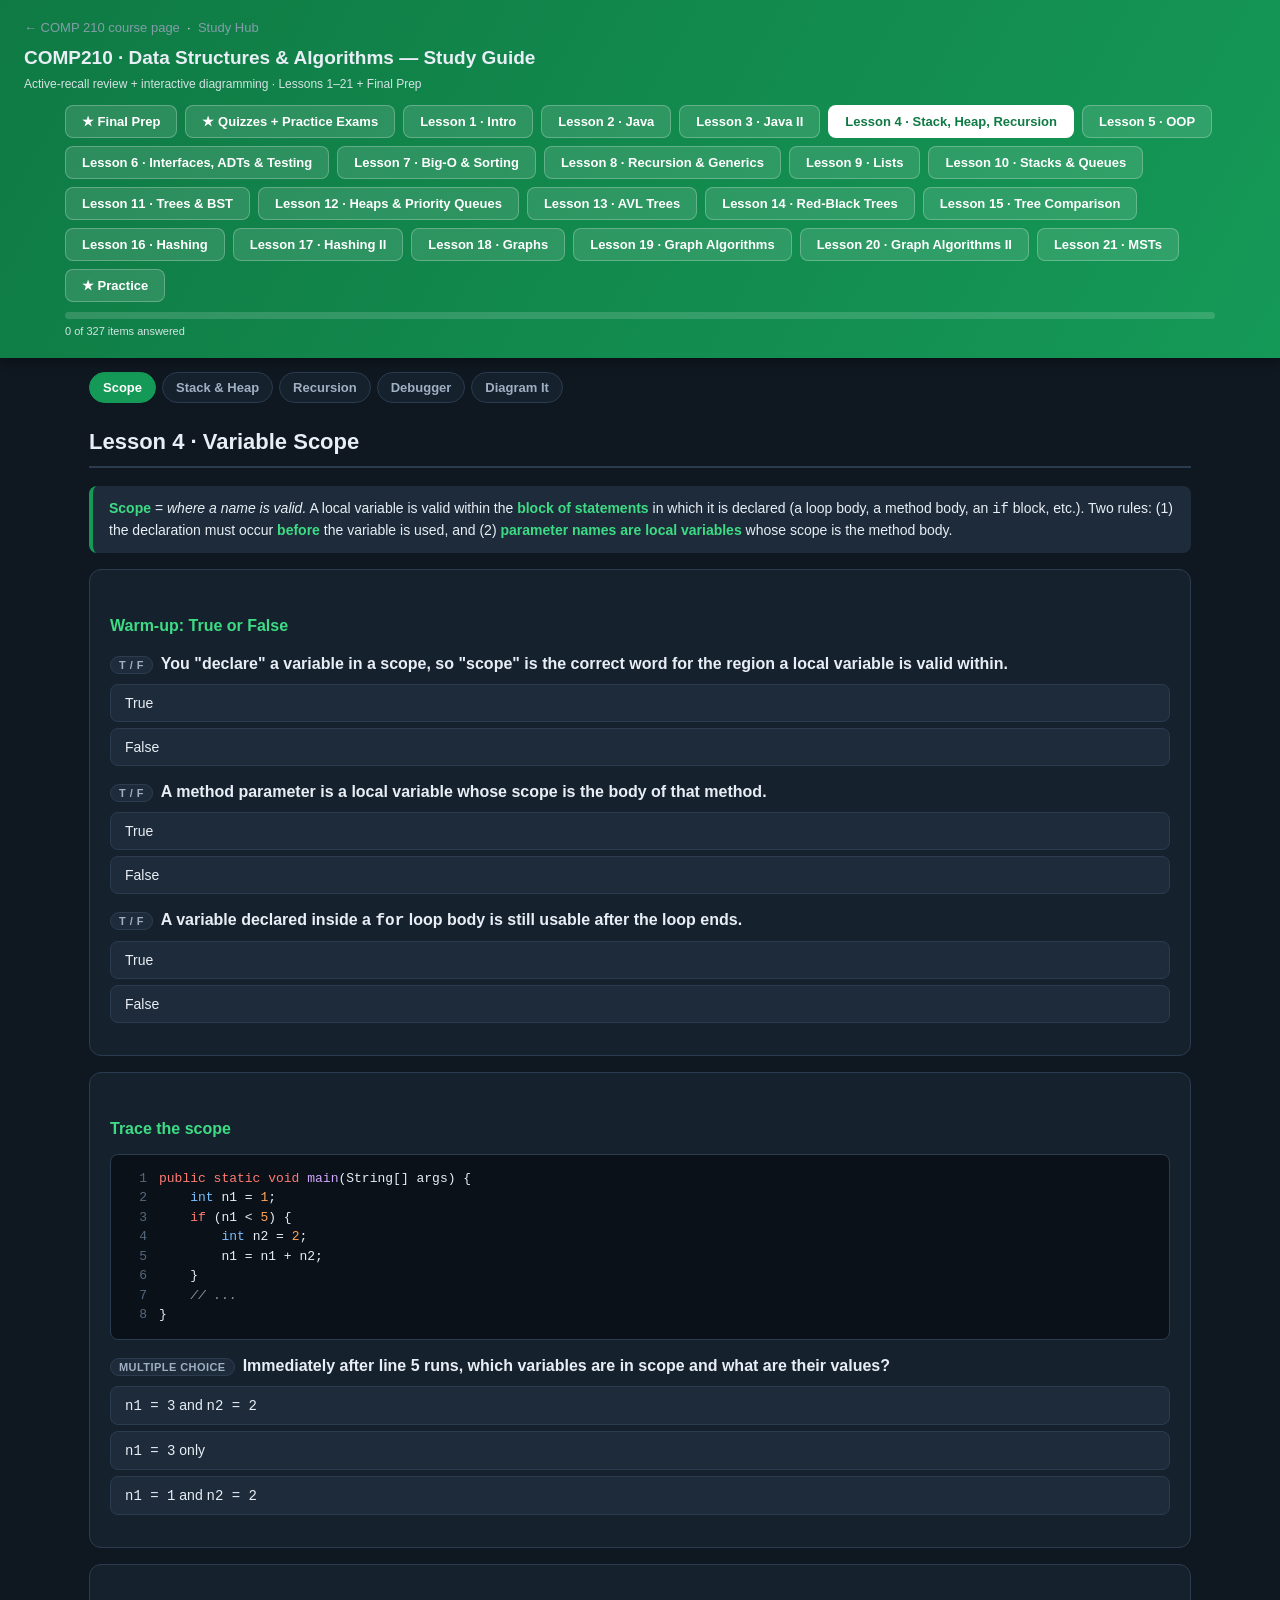
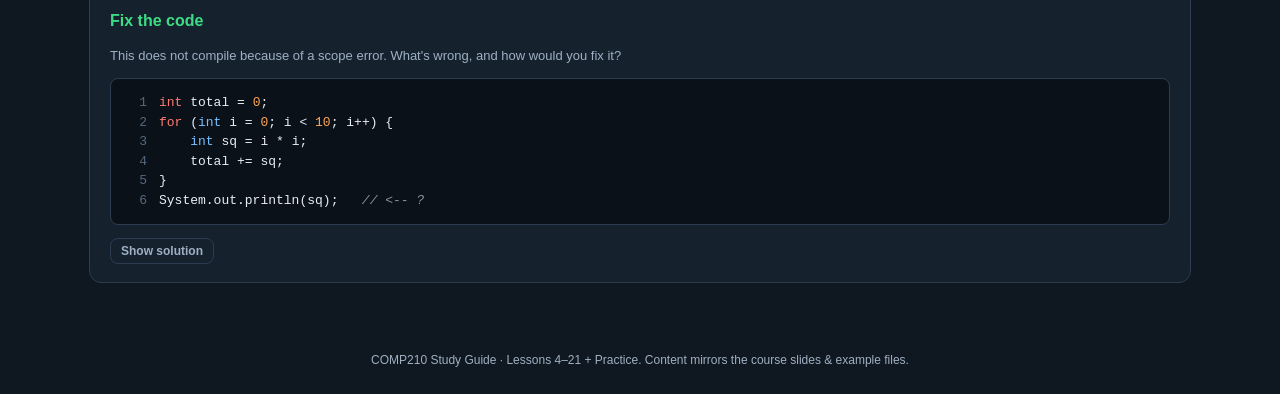
==== courses/COMP210/guide/index.html @ e5c23a82 "Restructure into a multi-course University Study Hub (COMP210, 211, 301, STOR155)" ====
<!DOCTYPE html>
<html lang="en">
<head>
<meta charset="UTF-8">
<meta name="viewport" content="width=device-width, initial-scale=1.0">
<title>COMP210 Study Guide — Data Structures &amp; Algorithms</title>
<style>
  :root{
    --bg:#0f1720; --panel:#16212e; --panel2:#1d2b3a; --ink:#e8eef5; --muted:#9fb0c3;
    --line:#2b3c50; --green:#159957; --green-d:#0f7a44; --red:#c0392b; --amber:#d68910;
    --blue:#2e86de; --accent:#3ddc84; --heap:#8e44ad; --stack:#2e86de;
  }
  *{box-sizing:border-box}
  body{margin:0;font-family:-apple-system,BlinkMacSystemFont,"Segoe UI",Roboto,Helvetica,Arial,sans-serif;
    background:var(--bg);color:var(--ink);line-height:1.5}
  header{background:linear-gradient(120deg,#0f7a44,#159957);padding:18px 24px;position:sticky;top:0;z-index:30;
    box-shadow:0 2px 12px rgba(0,0,0,.4)}
  header h1{margin:0;font-size:19px}
  header p{margin:3px 0 0;font-size:12px;opacity:.9}
  .lesson-bar{display:flex;flex-wrap:wrap;gap:8px;max-width:1150px;margin:12px auto 0}
  .lesson-bar button{background:rgba(255,255,255,.12);color:#fff;border:1px solid rgba(255,255,255,.25);
    padding:8px 16px;border-radius:8px;cursor:pointer;font-size:13px;font-weight:700}
  .lesson-bar button.active{background:#fff;color:var(--green-d)}
  .lesson-bar button:disabled{opacity:.45;cursor:not-allowed}
  .progress-wrap{max-width:1150px;margin:10px auto 0;background:rgba(255,255,255,.15);border-radius:8px;height:7px;overflow:hidden}
  .progress-bar{height:100%;background:#fff;width:0;transition:width .3s}
  .progress-txt{font-size:11px;opacity:.9;margin-top:4px;max-width:1150px;margin-left:auto;margin-right:auto}
  nav.topics{display:flex;flex-wrap:wrap;gap:6px;max-width:1150px;margin:14px auto 0;padding:0 24px}
  nav.topics button{background:var(--panel);color:var(--muted);border:1px solid var(--line);padding:7px 13px;
    border-radius:20px;cursor:pointer;font-size:13px;font-weight:600}
  nav.topics button.active{background:var(--green);color:#fff;border-color:var(--green)}
  main{max-width:1150px;margin:0 auto;padding:22px 24px}
  .lesson{display:none}
  .lesson.active{display:block}
  .topic{display:none;animation:fade .3s}
  .topic.active{display:block}
  @keyframes fade{from{opacity:0;transform:translateY(6px)}to{opacity:1}}
  h2{font-size:22px;border-bottom:2px solid var(--line);padding-bottom:8px;margin-top:0}
  h3{color:var(--accent);font-size:16px;margin:26px 0 8px}
  .card{background:var(--panel);border:1px solid var(--line);border-radius:12px;padding:18px 20px;margin:16px 0}
  .concept{background:var(--panel2);border-left:4px solid var(--green);border-radius:8px;padding:12px 16px;margin:12px 0;font-size:14px}
  .concept b{color:var(--accent)}
  code,pre{font-family:"SF Mono",Menlo,Consolas,monospace}
  pre{background:#0b1119;border:1px solid var(--line);border-radius:8px;padding:14px;overflow-x:auto;font-size:13px;
    line-height:1.5;position:relative}
  pre .ln{color:#54687e;user-select:none;display:inline-block;width:22px;text-align:right;margin-right:12px}
  .kw{color:#ff7b72}.ty{color:#79c0ff}.st{color:#a5d6ff}.cm{color:#8b949e;font-style:italic}.fn{color:#d2a8ff}.nm{color:#ffa657}
  .q{margin:14px 0}
  .q .prompt{font-weight:600;margin-bottom:8px}
  .q .prompt .tag{font-size:11px;background:var(--panel2);color:var(--muted);border:1px solid var(--line);
    padding:2px 8px;border-radius:10px;margin-right:8px;font-weight:600;text-transform:uppercase;letter-spacing:.04em}
  .opt{display:block;width:100%;text-align:left;background:var(--panel2);color:var(--ink);border:1px solid var(--line);
    border-radius:8px;padding:10px 14px;margin:6px 0;cursor:pointer;font-size:14px;transition:.15s}
  .opt:hover{border-color:var(--green)}
  .opt.correct{background:rgba(21,153,87,.25);border-color:var(--green)}
  .opt.wrong{background:rgba(192,57,43,.22);border-color:var(--red)}
  .opt.disabled{cursor:default;opacity:.85}
  .fb{font-size:13px;margin-top:8px;padding:10px 12px;border-radius:8px;display:none}
  .fb.show{display:block}
  .fb.ok{background:rgba(21,153,87,.18);border:1px solid var(--green)}
  .fb.no{background:rgba(192,57,43,.15);border:1px solid var(--red)}
  input[type=text],textarea{width:100%;background:#0b1119;color:var(--ink);border:1px solid var(--line);
    border-radius:8px;padding:9px 12px;font-family:"SF Mono",Menlo,monospace;font-size:13px}
  textarea{min-height:120px;resize:vertical}
  .btn{background:var(--green);color:#fff;border:none;border-radius:8px;padding:9px 16px;cursor:pointer;font-weight:600;font-size:13px}
  .btn:hover{background:var(--green-d)}
  .btn.ghost{background:transparent;border:1px solid var(--line);color:var(--muted)}
  .btn.ghost:hover{border-color:var(--green);color:var(--ink)}
  .btn.small{padding:5px 10px;font-size:12px}
  .reveal{display:none;margin-top:10px}
  .reveal.show{display:block}
  .fillblank{display:inline-block;width:180px;margin:0 4px}
  .fillblank.sm{width:120px}.fillblank.lg{width:340px}
  .toolbar{display:flex;flex-wrap:wrap;gap:8px;align-items:center;margin:10px 0}
  .mem{display:grid;grid-template-columns:1fr 1fr;gap:16px;margin-top:12px}
  .mem-col{background:#0b1119;border:1px solid var(--line);border-radius:10px;padding:12px;min-height:240px}
  .mem-col h4{margin:0 0 10px;text-align:center;font-size:14px;letter-spacing:.05em}
  .mem-col.stack h4{color:var(--stack)}.mem-col.heap h4{color:var(--heap)}
  .frame{background:rgba(46,134,222,.12);border:1px solid var(--stack);border-radius:8px;padding:8px 10px;margin:8px 0;font-size:13px}
  .frame .fname{font-weight:700;color:var(--stack);border-bottom:1px dashed var(--line);padding-bottom:4px;margin-bottom:6px;
    display:flex;justify-content:space-between;align-items:center}
  .frame .var{display:flex;justify-content:space-between;font-family:"SF Mono",monospace;padding:2px 0}
  .frame .var .val{color:var(--accent)}
  .frame .var .ptr{color:var(--heap)}
  .obj{background:rgba(142,68,173,.14);border:1px solid var(--heap);border-radius:8px;padding:8px 10px;margin:8px 0;font-size:13px}
  .obj .addr{font-family:"SF Mono",monospace;color:var(--heap);font-weight:700;font-size:12px}
  .obj .content{font-family:"SF Mono",monospace;margin-top:4px;white-space:pre-wrap}
  .step-desc{background:var(--panel2);border-radius:8px;padding:10px 14px;font-size:14px;margin-top:12px;min-height:44px}
  .step-desc b{color:var(--accent)}
  .del-x{background:none;border:none;color:var(--muted);cursor:pointer;font-size:14px}
  .del-x:hover{color:var(--red)}
  select{background:#0b1119;color:var(--ink);border:1px solid var(--line);border-radius:8px;padding:8px 10px;font-size:13px}
  .muted{color:var(--muted);font-size:13px}
  table.match{width:100%;border-collapse:collapse;margin-top:8px}
  table.match td{padding:6px;vertical-align:top}
  .match-term{background:var(--panel2);border:1px solid var(--line);border-radius:8px;padding:10px;font-weight:600;font-size:14px}
  .match-def{width:100%}
  table.cmp{width:100%;border-collapse:collapse;margin:4px 0 12px;font-size:14px}
  table.cmp th,table.cmp td{border:1px solid var(--line);padding:8px 10px;text-align:left}
  table.cmp th{background:var(--panel2);font-weight:700}
  .score-badge{font-size:12px;color:var(--muted)}
  .order-item{display:flex;align-items:center;justify-content:space-between;background:var(--panel2);
    border:1px solid var(--line);border-radius:8px;padding:10px 12px;margin:6px 0;font-size:14px}
  .order-item.correct{border-color:var(--green);background:rgba(21,153,87,.18)}
  .order-item.wrong{border-color:var(--red);background:rgba(192,57,43,.15)}
  .order-item .num{color:var(--muted);font-weight:700;margin-right:10px;min-width:18px}
  .order-btns button{background:var(--panel);border:1px solid var(--line);color:var(--ink);border-radius:6px;
    cursor:pointer;padding:2px 9px;font-size:14px;margin-left:4px}
  .order-btns button:hover{border-color:var(--green)}
  footer{text-align:center;color:var(--muted);font-size:12px;padding:30px}
  kbd{background:var(--panel2);border:1px solid var(--line);border-radius:4px;padding:1px 6px;font-size:12px}
  .two{display:grid;grid-template-columns:1fr 1fr;gap:16px}
  @media(max-width:780px){.two,.mem{grid-template-columns:1fr}}
</style>
</head>
<body>
<header>
  <p style="margin:0 0 6px;font-size:13px"><a href="../course.html" style="color:#8fa1b3;text-decoration:none">← COMP 210 course page</a> &nbsp;·&nbsp; <a href="../../../index.html" style="color:#8fa1b3;text-decoration:none">Study Hub</a></p>
  <h1>COMP210 · Data Structures &amp; Algorithms — Study Guide</h1>
  <p>Active-recall review + interactive diagramming · Lessons 1–21 + Final Prep</p>
  <div class="lesson-bar">
    <button data-l="lfinal" onclick="showLesson('lfinal',this)">★ Final Prep</button>
    <button data-l="lquiz" onclick="showLesson('lquiz',this)">★ Quizzes + Practice Exams</button>
    <button data-l="l1" onclick="showLesson('l1',this)">Lesson 1 · Intro</button>
    <button data-l="l2" onclick="showLesson('l2',this)">Lesson 2 · Java</button>
    <button data-l="l3" onclick="showLesson('l3',this)">Lesson 3 · Java II</button>
    <button data-l="l4" class="active" onclick="showLesson('l4',this)">Lesson 4 · Stack, Heap, Recursion</button>
    <button data-l="l5" onclick="showLesson('l5',this)">Lesson 5 · OOP</button>
    <button data-l="l6" onclick="showLesson('l6',this)">Lesson 6 · Interfaces, ADTs &amp; Testing</button>
    <button data-l="l7" onclick="showLesson('l7',this)">Lesson 7 · Big-O &amp; Sorting</button>
    <button data-l="l8" onclick="showLesson('l8',this)">Lesson 8 · Recursion &amp; Generics</button>
    <button data-l="l9" onclick="showLesson('l9',this)">Lesson 9 · Lists</button>
    <button data-l="l10" onclick="showLesson('l10',this)">Lesson 10 · Stacks &amp; Queues</button>
    <button data-l="l11" onclick="showLesson('l11',this)">Lesson 11 · Trees &amp; BST</button>
    <button data-l="l12" onclick="showLesson('l12',this)">Lesson 12 · Heaps &amp; Priority Queues</button>
    <button data-l="l13" onclick="showLesson('l13',this)">Lesson 13 · AVL Trees</button>
    <button data-l="l14" onclick="showLesson('l14',this)">Lesson 14 · Red-Black Trees</button>
    <button data-l="l15" onclick="showLesson('l15',this)">Lesson 15 · Tree Comparison</button>
    <button data-l="l16" onclick="showLesson('l16',this)">Lesson 16 · Hashing</button>
    <button data-l="l17" onclick="showLesson('l17',this)">Lesson 17 · Hashing II</button>
    <button data-l="l18" onclick="showLesson('l18',this)">Lesson 18 · Graphs</button>
    <button data-l="l19" onclick="showLesson('l19',this)">Lesson 19 · Graph Algorithms</button>
    <button data-l="l20" onclick="showLesson('l20',this)">Lesson 20 · Graph Algorithms II</button>
    <button data-l="l21" onclick="showLesson('l21',this)">Lesson 21 · MSTs</button>
    <button data-l="practice" onclick="showLesson('practice',this)">★ Practice</button>
  </div>
  <div class="progress-wrap"><div class="progress-bar" id="pbar"></div></div>
  <div class="progress-txt" id="ptxt">0 items answered</div>
</header>

<!-- ======================= LESSON 4 =========================== -->
<div class="lesson active" id="l4">
<nav class="topics">
  <button class="active" onclick="showTopic(this,'l4-scope')">Scope</button>
  <button onclick="showTopic(this,'l4-memory')">Stack &amp; Heap</button>
  <button onclick="showTopic(this,'l4-recursion')">Recursion</button>
  <button onclick="showTopic(this,'l4-debugger')">Debugger</button>
  <button onclick="showTopic(this,'l4-diagram')">Diagram It</button>
</nav>
<main>

  <section class="topic active" id="l4-scope">
    <h2>Lesson 4 · Variable Scope</h2>
    <div class="concept"><b>Scope</b> = <i>where a name is valid.</i> A local variable is valid within the <b>block of statements</b> in which it is declared (a loop body, a method body, an <code>if</code> block, etc.). Two rules: (1) the declaration must occur <b>before</b> the variable is used, and (2) <b>parameter names are local variables</b> whose scope is the method body.</div>
    <div class="card">
      <h3>Warm-up: True or False</h3>
      <div class="q" data-tf="F">
        <div class="prompt"><span class="tag">T / F</span>You "declare" a variable in a scope, so "scope" is the correct word for the region a local variable is valid within.</div>
        <button class="opt" data-v="T">True</button><button class="opt" data-v="F">False</button>
        <div class="fb">Your practice quiz caught this exact nuance. A variable is valid within the <b>block of statements</b> (the block) where it's declared — "scope" names the concept, but the region itself is the block. You don't "declare in a scope."</div>
      </div>
      <div class="q" data-tf="T">
        <div class="prompt"><span class="tag">T / F</span>A method parameter is a local variable whose scope is the body of that method.</div>
        <button class="opt" data-v="T">True</button><button class="opt" data-v="F">False</button>
        <div class="fb">Parameters behave exactly like locals declared at the top of the method body.</div>
      </div>
      <div class="q" data-tf="F">
        <div class="prompt"><span class="tag">T / F</span>A variable declared inside a <code>for</code> loop body is still usable after the loop ends.</div>
        <button class="opt" data-v="T">True</button><button class="opt" data-v="F">False</button>
        <div class="fb">It falls out of scope when the block ends — the compiler will reject any use afterward.</div>
      </div>
    </div>
    <div class="card">
      <h3>Trace the scope</h3>
      <pre><span class="ln">1</span><span class="kw">public static void</span> <span class="fn">main</span>(String[] args) {
<span class="ln">2</span>    <span class="ty">int</span> n1 = <span class="nm">1</span>;
<span class="ln">3</span>    <span class="kw">if</span> (n1 &lt; <span class="nm">5</span>) {
<span class="ln">4</span>        <span class="ty">int</span> n2 = <span class="nm">2</span>;
<span class="ln">5</span>        n1 = n1 + n2;
<span class="ln">6</span>    }
<span class="ln">7</span>    <span class="cm">// ...</span>
<span class="ln">8</span>}</pre>
      <div class="q" data-mc="1">
        <div class="prompt"><span class="tag">Multiple choice</span>Immediately after line 5 runs, which variables are in scope and what are their values?</div>
        <button class="opt" data-i="0"><code>n1 = 3</code> and <code>n2 = 2</code></button>
        <button class="opt" data-i="1"><code>n1 = 3</code> only</button>
        <button class="opt" data-i="2"><code>n1 = 1</code> and <code>n2 = 2</code></button>
        <div class="fb">On line 5 both are alive: <code>n1</code> becomes <code>1+2 = 3</code>, and <code>n2 = 2</code> is still in scope inside the <code>if</code> block. <b>After line 6</b>, <code>n2</code> is gone and only <code>n1 = 3</code> remains.</div>
      </div>
    </div>
    <div class="card">
      <h3>Fix the code</h3>
      <p class="muted">This does not compile because of a scope error. What's wrong, and how would you fix it?</p>
      <pre><span class="ln">1</span><span class="kw">int</span> total = <span class="nm">0</span>;
<span class="ln">2</span><span class="kw">for</span> (<span class="ty">int</span> i = <span class="nm">0</span>; i &lt; <span class="nm">10</span>; i++) {
<span class="ln">3</span>    <span class="ty">int</span> sq = i * i;
<span class="ln">4</span>    total += sq;
<span class="ln">5</span>}
<span class="ln">6</span>System.out.println(sq);   <span class="cm">// &lt;-- ?</span></pre>
      <button class="btn ghost small" onclick="toggleReveal(this)">Show solution</button>
      <div class="reveal"><div class="concept"><code>sq</code> is declared inside the loop body (line 3), so its scope ends at line 5. Line 6 is outside that block → <code>sq</code> is undefined there → compile error. <b>Fix:</b> declare <code>sq</code> before the loop if you need it afterward, or print it inside the loop. Note <code>i</code> has the same problem — its scope is the loop header + body only.</div></div>
    </div>
  </section>

  <section class="topic" id="l4-memory">
    <h2>Lesson 4 · Stack &amp; Heap Memory</h2>
    <div class="concept">The JVM splits memory into two regions. <b>Call Stack</b> — holds local-variable (and parameter) values for the currently executing methods, arranged like a LIFO stack. <b>Heap</b> — large general memory where the <b>objects themselves</b> live, organized by address. A primitive's value on the stack is its <b>simple value</b>; an object variable's value on the stack is the object's <b>address on the heap</b> (e.g. <code>@835</code>).</div>
    <div class="card">
      <h3>Concept check</h3>
      <table class="match" id="match-mem">
        <tr><td class="match-term">Heap</td><td><select class="match-def"><option value="">— choose —</option><option value="obj">Objects (arrays, Strings, instances)</option><option value="loc">Local variable &amp; parameter values</option></select></td></tr>
        <tr><td class="match-term">Stack</td><td><select class="match-def"><option value="">— choose —</option><option value="obj">Objects (arrays, Strings, instances)</option><option value="loc">Local variable &amp; parameter values</option></select></td></tr>
      </table>
      <button class="btn small" style="margin-top:8px" onclick="checkMatch('match-mem','fb-match-mem',['obj','loc'])">Check</button>
      <div class="fb" id="fb-match-mem"></div>
      <div class="q" data-tf="T" style="margin-top:18px">
        <div class="prompt"><span class="tag">T / F</span>When you store an array in a local variable, the stack frame holds the array's <b>address</b>, not the array's elements.</div>
        <button class="opt" data-v="T">True</button><button class="opt" data-v="F">False</button>
        <div class="fb">Primitives store their value directly; object/array references store a heap address. The elements live on the heap.</div>
      </div>
      <div class="q" data-mc="0">
        <div class="prompt"><span class="tag">Multiple choice</span>What does the Garbage Collector do?</div>
        <button class="opt" data-i="0">Removes heap objects that no longer have any variable pointing to them</button>
        <button class="opt" data-i="1">Pops the top frame off the call stack when a method returns</button>
        <button class="opt" data-i="2">Compiles <code>.java</code> files into bytecode</button>
        <div class="fb">If an object on the heap loses all references, the GC reclaims that memory. Popping frames is the stack's normal behavior, not GC.</div>
      </div>
      <div class="q" data-mc="0">
        <div class="prompt"><span class="tag">Multiple choice</span>Why does the JVM partition memory into stack and heap?</div>
        <button class="opt" data-i="0">To use only the space that's needed (space complexity) and speed things up (time complexity)</button>
        <button class="opt" data-i="1">Because Java requires exactly two threads</button>
        <button class="opt" data-i="2">So primitives and objects can never be used together</button>
        <div class="fb">Straight from the slides: partitioning targets both space and time efficiency.</div>
      </div>
    </div>
    <div class="card">
      <h3>Vocabulary: Call Frame</h3>
      <div class="concept"><b>Call frame</b> — the memory where local variables for a currently executing method live. When a method is <b>called</b>, a new frame is <b>pushed</b>; locals are added as declared and removed as they fall out of scope. When a method <b>returns</b>, its frame is <b>popped</b> and execution resumes in the caller.</div>
      <div class="q" data-tf="F">
        <div class="prompt"><span class="tag">T / F</span>The call stack behaves like a queue: first frame pushed is the first removed (FIFO).</div>
        <button class="opt" data-v="T">True</button><button class="opt" data-v="F">False</button>
        <div class="fb">The stack is <b>LIFO</b> — last in, first out. The most recently called method returns first. (Push/pop, not enqueue/dequeue.)</div>
      </div>
    </div>
    <p class="muted">➡ Practice drawing memory in the <b>Diagram It</b> tab.</p>
  </section>

  <section class="topic" id="l4-recursion">
    <h2>Lesson 4 · Recursion</h2>
    <div class="concept"><b>Recursive function</b> — a function that calls itself within its own body to break a task into smaller subproblems. Its body has <b>base case(s)</b> and <b>recursive case(s)</b>.<br>
    <b>Recursive call</b> — when a method calls itself. &nbsp; <b>Base case</b> — a branch that does <b>not</b> make a recursive call (stops it). &nbsp; <b>Recursive case</b> — a branch that <b>does</b> make a recursive call (moves toward the base case).</div>
    <div class="card">
      <h3>Match the term to its definition</h3>
      <table class="match" id="match-rec">
        <tr><td class="match-term">Recursive Call</td><td><select class="match-def"><option value="">— choose —</option><option value="a">When a method calls itself</option><option value="b">A function that calls itself to break a task into smaller subproblems</option><option value="c">A branch that does NOT make a recursive call</option><option value="d">A branch that DOES make a recursive call</option></select></td></tr>
        <tr><td class="match-term">Recursive Function</td><td><select class="match-def"><option value="">— choose —</option><option value="a">When a method calls itself</option><option value="b">A function that calls itself to break a task into smaller subproblems</option><option value="c">A branch that does NOT make a recursive call</option><option value="d">A branch that DOES make a recursive call</option></select></td></tr>
        <tr><td class="match-term">Base Case</td><td><select class="match-def"><option value="">— choose —</option><option value="a">When a method calls itself</option><option value="b">A function that calls itself to break a task into smaller subproblems</option><option value="c">A branch that does NOT make a recursive call</option><option value="d">A branch that DOES make a recursive call</option></select></td></tr>
        <tr><td class="match-term">Recursive Case</td><td><select class="match-def"><option value="">— choose —</option><option value="a">When a method calls itself</option><option value="b">A function that calls itself to break a task into smaller subproblems</option><option value="c">A branch that does NOT make a recursive call</option><option value="d">A branch that DOES make a recursive call</option></select></td></tr>
      </table>
      <button class="btn small" style="margin-top:8px" onclick="checkMatch('match-rec','fb-match-rec',['a','b','c','d'])">Check</button>
      <div class="fb" id="fb-match-rec"></div>
    </div>
    <div class="card">
      <h3>Write the code</h3>
      <p>Write a recursive static method <code>factorial</code> that takes a non-negative <code>int n</code> and returns <code>n!</code> (product of 1..n, with <code>0! = 1</code>). Assume valid input.</p>
      <textarea placeholder="public static int factorial(int n) {&#10;    // your code&#10;}"></textarea>
      <div class="toolbar"><button class="btn ghost small" onclick="toggleReveal(this)">Show solution</button><span class="muted">Type it first, then compare.</span></div>
      <div class="reveal">
<pre><span class="kw">public static</span> <span class="ty">int</span> <span class="fn">factorial</span>(<span class="ty">int</span> n) {
    <span class="cm">// Base case</span>
    <span class="kw">if</span> (n == <span class="nm">0</span>) <span class="kw">return</span> <span class="nm">1</span>;
    <span class="cm">// Recursive case</span>
    <span class="kw">return</span> n * <span class="fn">factorial</span>(n - <span class="nm">1</span>);
}</pre>
        <div class="concept">Exactly <code>Factorial.java</code> from your L4 examples. Base case <code>n == 0 → 1</code> stops the recursion; each recursive call reduces <code>n</code> by 1.</div>
      </div>
    </div>
    <div class="card">
      <h3>Fix the code</h3>
      <p class="muted">This factorial has a bug. What happens when you run it, and why?</p>
      <pre><span class="ln">1</span><span class="kw">public static</span> <span class="ty">int</span> <span class="fn">factorial</span>(<span class="ty">int</span> n) {
<span class="ln">2</span>    <span class="kw">return</span> n * <span class="fn">factorial</span>(n - <span class="nm">1</span>);
<span class="ln">3</span>}</pre>
      <div class="q" data-mc="1">
        <div class="prompt"><span class="tag">Multiple choice</span>Pick the correct diagnosis + fix.</div>
        <button class="opt" data-i="0">Returns 0 for every input; fix by starting the product at 1.</button>
        <button class="opt" data-i="1">No base case, so it recurses forever → <code>StackOverflowError</code>. Fix: add <code>if (n == 0) return 1;</code> at the top.</button>
        <button class="opt" data-i="2">It works fine; nothing to fix.</button>
        <div class="fb">Every recursive method needs a base case. Without one, each call pushes a new frame and none returns → the call stack overflows.</div>
      </div>
    </div>
    <div class="card">
      <h3>Divide &amp; Conquer — trace <code>recur(4)</code></h3>
      <p class="muted">The exact snippet from your practice quiz. A <b>divide-and-conquer</b> algorithm breaks a problem into subproblems, solves each, and combines the results.</p>
<pre><span class="kw">public static</span> <span class="ty">long</span> <span class="fn">recur</span>(<span class="ty">int</span> n) {
    <span class="kw">if</span> (n &lt;= <span class="nm">1</span>) <span class="kw">return</span> <span class="nm">2</span>;
    <span class="kw">return</span> <span class="fn">recur</span>(n - <span class="nm">1</span>) * <span class="fn">recur</span>(n - <span class="nm">1</span>);
}</pre>
      <div class="q">
        <div class="prompt"><span class="tag">Fill in</span>Total new stack frames pushed when calling <code>recur(4)</code>:
          <input type="text" class="fillblank sm" data-answer="15" placeholder="?"><button class="btn small" onclick="checkFill(this)">Check</button></div>
        <div class="fb">Count every call: <code>recur(4)</code>=1, <code>recur(3)</code>=2, <code>recur(2)</code>=4, <code>recur(1)</code>=8 → <b>1+2+4+8 = 15</b>.</div>
      </div>
      <div class="q">
        <div class="prompt"><span class="tag">Fill in</span>Its return value:
          <input type="text" class="fillblank sm" data-answer="256" placeholder="?"><button class="btn small" onclick="checkFill(this)">Check</button></div>
        <div class="fb"><code>recur(1)=2</code> → <code>recur(2)=4</code> → <code>recur(3)=16</code> → <code>recur(4)=16*16 =</code> <b>256</b>.</div>
      </div>
    </div>
    <div class="card">
      <h3>Iteration vs. Recursion — True or False</h3>
      <div class="q" data-tf="T">
        <div class="prompt"><span class="tag">T / F</span>Recursive solutions generally use more memory than iterative ones because each call creates a new stack frame.</div>
        <button class="opt" data-v="T">True</button><button class="opt" data-v="F">False</button>
        <div class="fb">True — every recursive call adds a frame. The trade-off: recursion is often more elegant/readable and fits recursively-structured data.</div>
      </div>
    </div>
  </section>

  <section class="topic" id="l4-debugger">
    <h2>Lesson 4 · The Debugger</h2>
    <div class="concept">A debugger lets you <b>find/fix bugs, inspect internal state, trace execution, and change behavior</b> — with small overhead. Core controls: <b>Breakpoints</b>, Run/Debug, Resume, Pause, Stop, Rerun, and the three "Step" commands below.</div>
    <div class="card">
      <h3>Match each step command to what it does</h3>
      <table class="match" id="match-dbg">
        <tr><td class="match-term">Step Over</td><td><select class="match-def"><option value="">— choose —</option><option value="over">Move to the next line in the same file (run any called method without stopping inside it)</option><option value="out">Finish the current function and return to the parent function</option><option value="into">Move to the next line that executes, potentially inside a called function</option></select></td></tr>
        <tr><td class="match-term">Step Out</td><td><select class="match-def"><option value="">— choose —</option><option value="over">Move to the next line in the same file (run any called method without stopping inside it)</option><option value="out">Finish the current function and return to the parent function</option><option value="into">Move to the next line that executes, potentially inside a called function</option></select></td></tr>
        <tr><td class="match-term">Step Into</td><td><select class="match-def"><option value="">— choose —</option><option value="over">Move to the next line in the same file (run any called method without stopping inside it)</option><option value="out">Finish the current function and return to the parent function</option><option value="into">Move to the next line that executes, potentially inside a called function</option></select></td></tr>
      </table>
      <button class="btn small" style="margin-top:8px" onclick="checkMatch('match-dbg','fb-match-dbg',['over','out','into'])">Check</button>
      <div class="fb" id="fb-match-dbg"></div>
    </div>
    <div class="card">
      <h3>Scenario</h3>
      <pre><span class="ln">1</span><span class="kw">public static void</span> <span class="fn">main</span>(String[] args) {
<span class="ln">2</span>    <span class="ty">int</span> course = <span class="nm">210</span>;
<span class="ln">3</span>    <span class="kw">if</span> (<span class="fn">check</span>(course)) {
<span class="ln">4</span>        <span class="fn">process</span>(course);
<span class="ln">5</span>    }
<span class="ln">6</span>}</pre>
      <p class="muted">(From <code>CourseChecker.java</code>.) You're paused on line 3, about to evaluate <code>check(course)</code>.</p>
      <div class="q" data-mc="0">
        <div class="prompt"><span class="tag">Multiple choice</span>You want to watch what happens <b>inside</b> <code>check</code>. Which command?</div>
        <button class="opt" data-i="0">Step Into</button><button class="opt" data-i="1">Step Over</button><button class="opt" data-i="2">Step Out</button>
        <div class="fb">Step Into enters the called method. Step Over would run <code>check</code> to completion and stop on the next line of <code>main</code>.</div>
      </div>
      <div class="q" data-mc="1">
        <div class="prompt"><span class="tag">Multiple choice</span>You've stepped into <code>check</code> but it's fine. Fastest way back to <code>main</code>?</div>
        <button class="opt" data-i="0">Step Into</button><button class="opt" data-i="1">Step Out</button><button class="opt" data-i="2">Rerun</button>
        <div class="fb">Step Out finishes the current method and drops you back in the caller (<code>main</code>).</div>
      </div>
      <div class="q" data-tf="T">
        <div class="prompt"><span class="tag">T / F</span>A <b>breakpoint</b> tells the debugger to pause execution when it reaches that line so you can inspect state.</div>
        <button class="opt" data-v="T">True</button><button class="opt" data-v="F">False</button>
        <div class="fb">Right — set a breakpoint, run in debug mode, execution pauses there. Many IDEs let you <kbd>Alt</kbd>+click to evaluate any expression.</div>
      </div>
    </div>
  </section>

  <section class="topic" id="l4-diagram">
    <h2>Lesson 4 · Diagram It — Stack &amp; Heap</h2>
    <div class="concept">Diagramming stack &amp; heap is a core exam skill. Use <b>Guided Step-Through</b> to learn the pattern, then <b>Build Your Own</b> to draw a trace yourself and reveal the answer.</div>
    <div class="toolbar">
      <button class="btn" id="mode-guided" onclick="setDiagMode('guided')">▶ Guided Step-Through</button>
      <button class="btn ghost" id="mode-build" onclick="setDiagMode('build')">✎ Build Your Own</button>
    </div>
    <div id="guided-panel">
      <div class="card">
        <div class="toolbar"><label class="muted">Program:</label><select id="prog-select" onchange="loadProgram()"></select></div>
        <div class="two">
          <pre id="prog-code" style="margin:0"></pre>
          <div class="mem">
            <div class="mem-col stack"><h4>▮ CALL STACK</h4><div id="g-stack"></div></div>
            <div class="mem-col heap"><h4>▮ HEAP</h4><div id="g-heap"></div></div>
          </div>
        </div>
        <div class="step-desc" id="g-desc"></div>
        <div class="toolbar" style="justify-content:space-between">
          <div><button class="btn ghost small" onclick="stepGuided(-1)">◀ Back</button>
          <button class="btn small" onclick="stepGuided(1)">Next ▶</button>
          <button class="btn ghost small" onclick="resetGuided()">⟲ Restart</button></div>
          <span class="score-badge" id="g-counter"></span>
        </div>
      </div>
    </div>
    <div id="build-panel" style="display:none">
      <div class="card">
        <div class="toolbar"><label class="muted">Exercise:</label><select id="build-select"></select>
          <button class="btn ghost small" onclick="toggleBuildAnswer()">Reveal correct diagram</button>
          <button class="btn ghost small" onclick="clearBuild()">Clear my diagram</button></div>
        <pre id="build-code" style="margin-top:0"></pre>
        <p class="muted">Build the state at the moment described. Add frames (with locals) to the stack, and objects to the heap. Then reveal to compare.</p>
        <div class="mem">
          <div class="mem-col stack"><h4>▮ YOUR CALL STACK</h4><div id="b-stack"></div>
            <div class="toolbar"><input type="text" id="b-frame-name" placeholder="frame name e.g. main" style="flex:1"><button class="btn small" onclick="addFrame()">+ Frame</button></div></div>
          <div class="mem-col heap"><h4>▮ YOUR HEAP</h4><div id="b-heap"></div>
            <div class="toolbar"><input type="text" id="b-obj-addr" placeholder="@addr" style="width:80px"><input type="text" id="b-obj-body" placeholder='contents' style="flex:1"><button class="btn small" onclick="addObj()">+ Object</button></div></div>
        </div>
        <div id="build-answer" class="reveal">
          <h3>Reference diagram</h3>
          <div class="mem"><div class="mem-col stack"><h4>▮ CALL STACK</h4><div id="ba-stack"></div></div>
          <div class="mem-col heap"><h4>▮ HEAP</h4><div id="ba-heap"></div></div></div>
          <div class="step-desc" id="ba-note"></div>
        </div>
      </div>
    </div>
  </section>
</main>
</div>

<!-- ======================= LESSON 5 =========================== -->
<div class="lesson" id="l5">
<nav class="topics">
  <button class="active" onclick="showTopic(this,'l5-why')">Why OOP</button>
  <button onclick="showTopic(this,'l5-anatomy')">Anatomy of a Class</button>
  <button onclick="showTopic(this,'l5-members')">Instance vs Class</button>
  <button onclick="showTopic(this,'l5-objects')">Objects &amp; is-a</button>
  <button onclick="showTopic(this,'l5-accessors')">Getters &amp; Setters</button>
  <button onclick="showTopic(this,'l5-diagram')">Diagram It</button>
</nav>
<main>

  <section class="topic active" id="l5-why">
    <h2>Lesson 5 · Why OOP?</h2>
    <div class="concept"><b>OOP flips responsibility.</b> In the non-OO <code>TriangleStats</code>, six loose doubles represent a triangle and the caller must pass them around and keep them valid. OOP formalizes that collective meaning as an <b>object</b>. <b>Encapsulation</b>: the object exposes ways to query properties and invoke behavior while <b>hiding the details</b>. The onus moves to the <i>class developer</i> to implement/validate; the <i>application developer</i> just uses the public methods.</div>
    <div class="card">
      <h3>Fill in the blanks — the factory metaphor</h3>
      <p><input type="text" class="fillblank" data-answer="classes" placeholder="?"> are like factories, and
      <input type="text" class="fillblank" data-answer="objects" placeholder="?"> are what the factory builds.</p>
      <button class="btn small" onclick="checkFillGroup(this)">Check both</button>
      <div class="fb">Straight from your quiz &amp; slide 26. A <b>class</b> is the blueprint/factory; each <b>object</b> (instance) is a product built from it, defined by the values of its fields (its <b>state</b>).</div>
    </div>
    <div class="card">
      <h3>Non-OO vs OO</h3>
      <div class="two">
        <div><p class="muted">Non-OO (<code>nonOop/TriangleStats.java</code>)</p>
<pre><span class="kw">public static</span> String <span class="fn">triangleCategory</span>(
   <span class="ty">double</span> pointAX, <span class="ty">double</span> pointAY,
   <span class="ty">double</span> pointBX, <span class="ty">double</span> pointBY,
   <span class="ty">double</span> pointCX, <span class="ty">double</span> pointCY){...}</pre></div>
        <div><p class="muted">OO (<code>oop/Triangle.java</code>)</p>
<pre>Triangle t = <span class="kw">new</span> <span class="fn">Triangle</span>(0,0, 2,3, 4,0);
t.<span class="fn">category</span>();
t.<span class="fn">perimeter</span>();</pre></div>
      </div>
      <div class="q" data-mc="2">
        <div class="prompt"><span class="tag">Multiple choice</span>What is the main advantage of the OO version?</div>
        <button class="opt" data-i="0">It runs in fewer CPU cycles guaranteed.</button>
        <button class="opt" data-i="1">It removes the need for a constructor.</button>
        <button class="opt" data-i="2">The triangle's data + validation are bundled into one abstraction, so callers can't misuse loose coordinates.</button>
        <div class="fb">OOP groups the related data and the code that guards it. The caller works with a valid <code>Triangle</code> object instead of juggling six independent doubles.</div>
      </div>
      <div class="q" data-tf="T">
        <div class="prompt"><span class="tag">T / F</span>An <b>epsilon bound</b> (e.g. <code>&lt; 0.001</code>) is used to compare side lengths because computers can't always represent base-10 floating-point values exactly.</div>
        <button class="opt" data-v="T">True</button><button class="opt" data-v="F">False</button>
        <div class="fb">True — e.g. <code>0.1 + 0.2</code> is <code>0.30000000000000004</code>. If two values are within a small epsilon, treat them as equal.</div>
      </div>
    </div>
    <div class="card">
      <h3>Vocabulary</h3>
      <div class="q" data-mc="1">
        <div class="prompt"><span class="tag">Multiple choice</span>A <b>helper class</b> is…</div>
        <button class="opt" data-i="0">Any class marked <code>private</code>.</button>
        <button class="opt" data-i="1">A class with no <code>main</code> method — it can't be run directly and is used by other programs (e.g. <code>Triangle</code>, <code>Point</code>).</button>
        <button class="opt" data-i="2">A class that only contains static fields.</button>
        <div class="fb">Slide 25: a helper class has no <code>main</code>, so it can't be executed on its own; it's a reusable building block.</div>
      </div>
    </div>
  </section>

  <section class="topic" id="l5-anatomy">
    <h2>Lesson 5 · Anatomy of a Class</h2>
    <div class="concept">Build a class in four steps: <b>(1)</b> declare the class, <b>(2)</b> declare its <b>fields</b> (private, named with a leading <code>_</code>, floating outside any method, kept at the top), <b>(3)</b> define a <b>constructor</b>, <b>(4)</b> define <b>methods</b> (public for the API, private for helpers).</div>
    <div class="card">
      <h3>Ordering — components top-to-bottom in a class file</h3>
      <p class="muted">This is the quiz's ordering question. Use ▲ / ▼ to arrange, then check.</p>
      <div id="order-class"></div>
      <button class="btn small" style="margin-top:8px" onclick="checkOrder()">Check order</button>
      <div class="fb" id="fb-order-class"></div>
    </div>
    <div class="card">
      <h3>Constructor rules</h3>
      <pre><span class="kw">public</span> <span class="fn">Triangle</span>(<span class="ty">double</span> ax, <span class="ty">double</span> ay, ...) {
    <span class="fn">validatePoints</span>(ax, ay, bx, by, cx, cy);
    _ax = ax;  <span class="cm">// same as this._ax = ax;</span>
    _ay = ay;
    <span class="cm">// ...</span>
}</pre>
      <div class="q" data-mc="1">
        <div class="prompt"><span class="tag">Multiple choice</span>Which statement about constructors is correct?</div>
        <button class="opt" data-i="0">Its name can be anything, but it must declare a return type.</button>
        <button class="opt" data-i="1">Its name must match the class name and it has no return type (not even <code>void</code>).</button>
        <button class="opt" data-i="2">It must be declared <code>static</code>.</button>
        <div class="fb">Slide 12: the constructor's name matches the class, has no return value, and takes whatever it needs to set the fields as parameters.</div>
      </div>
      <div class="q" data-tf="T">
        <div class="prompt"><span class="tag">T / F</span>Inside a constructor or instance method, <code>this</code> refers to the current instance, and can be implied when there's no name conflict.</div>
        <button class="opt" data-v="T">True</button><button class="opt" data-v="F">False</button>
        <div class="fb"><code>_ax = ax;</code> is shorthand for <code>this._ax = ax;</code>. You need explicit <code>this</code> only to resolve a naming conflict.</div>
      </div>
      <div class="q">
        <div class="prompt"><span class="tag">Fill in</span>To create a new instance you use the
          <input type="text" class="fillblank sm" data-answer="new" placeholder="?"> keyword to call the constructor.
          <button class="btn small" onclick="checkFill(this)">Check</button></div>
        <div class="fb"><code>Triangle t = <b>new</b> Triangle(0.0, 2.0, 3.0, 4.0, 0.0, 3.0);</code> — the result is a reference to the new object.</div>
      </div>
    </div>
    <div class="card">
      <h3>Write a class</h3>
      <p>Write the <code>Point</code> class from <code>oop/Point.java</code>: two private double fields <code>_x</code>, <code>_y</code>, a constructor taking <code>x, y</code>, and a <code>distanceTo(Point other)</code> method.</p>
      <textarea placeholder="public class Point {&#10;    // fields, constructor, method&#10;}"></textarea>
      <div class="toolbar"><button class="btn ghost small" onclick="toggleReveal(this)">Show solution</button></div>
      <div class="reveal">
<pre><span class="kw">public class</span> <span class="ty">Point</span> {
    <span class="kw">private</span> <span class="ty">double</span> _x;
    <span class="kw">private</span> <span class="ty">double</span> _y;

    <span class="kw">public</span> <span class="fn">Point</span>(<span class="ty">double</span> x, <span class="ty">double</span> y) {
        _x = x;
        _y = y;
    }

    <span class="kw">public</span> <span class="ty">double</span> <span class="fn">distanceTo</span>(Point other) {
        <span class="kw">return</span> Math.sqrt(Math.pow(other._x - _x, 2)
                       + Math.pow(other._y - _y, 2));
    }
}</pre>
        <div class="concept">Note an object <b>can</b> access another object's private fields <i>when they're the same class</i> (<code>other._x</code>) — privacy is class-level, not object-level.</div>
      </div>
    </div>
  </section>

  <section class="topic" id="l5-members">
    <h2>Lesson 5 · Instance vs. Class Members</h2>
    <div class="concept"><b>Instance</b> fields/methods belong to <b>each object</b> — every instance has its own memory, and instance methods run on a specific instance (they can use <code>this</code>). <b>Class</b> (static) fields/methods belong to <b>the class itself</b> — shared by all instances, accessible without creating an object, and static methods have <b>no <code>this</code></b>.</div>
    <div class="card">
      <h3>Sort each into instance vs. class</h3>
      <table class="match" id="match-static">
        <tr><td class="match-term"><code>private double _ax;</code></td><td><select class="match-def"><option value="">— choose —</option><option value="inst">Instance member</option><option value="cls">Class (static) member</option></select></td></tr>
        <tr><td class="match-term"><code>private static final double SIDE_EPSILON = 0.001;</code></td><td><select class="match-def"><option value="">— choose —</option><option value="inst">Instance member</option><option value="cls">Class (static) member</option></select></td></tr>
        <tr><td class="match-term"><code>public String category() { ... }</code></td><td><select class="match-def"><option value="">— choose —</option><option value="inst">Instance member</option><option value="cls">Class (static) member</option></select></td></tr>
        <tr><td class="match-term"><code>private static boolean closeEnough(...) { ... }</code></td><td><select class="match-def"><option value="">— choose —</option><option value="inst">Instance member</option><option value="cls">Class (static) member</option></select></td></tr>
      </table>
      <button class="btn small" style="margin-top:8px" onclick="checkMatch('match-static','fb-match-static',['inst','cls','inst','cls'])">Check</button>
      <div class="fb" id="fb-match-static"></div>
    </div>
    <div class="card">
      <div class="q" data-tf="F">
        <div class="prompt"><span class="tag">T / F</span>A <code>static</code> (class) method can use the keyword <code>this</code>.</div>
        <button class="opt" data-v="T">True</button><button class="opt" data-v="F">False</button>
        <div class="fb">False — static methods aren't called on any particular instance, so there is no <code>this</code> (slide 19).</div>
      </div>
      <div class="q" data-tf="T">
        <div class="prompt"><span class="tag">T / F</span>Class fields and methods are accessible <b>without</b> instantiating the class, while instance members are only accessible after you create an object.</div>
        <button class="opt" data-v="T">True</button><button class="opt" data-v="F">False</button>
        <div class="fb">Slide 22 — static members belong to the class; instance members require an instance.</div>
      </div>
      <div class="q" data-mc="2">
        <div class="prompt"><span class="tag">Multiple choice</span>From <b>outside</b> the class, how do you call a class (static) method <code>numSides</code> on <code>Triangle</code>?</div>
        <button class="opt" data-i="0"><code>numSides()</code></button>
        <button class="opt" data-i="1"><code>t.numSides()</code></button>
        <button class="opt" data-i="2"><code>Triangle.numSides()</code></button>
        <div class="fb">Slide 20 — outside the class, static methods are called on the <b>class name</b>: <code>Triangle.numSides()</code>. The capital-T tells you it's a class, not an object. Inside the class you can just write <code>numSides()</code>.</div>
      </div>
    </div>
  </section>

  <section class="topic" id="l5-objects">
    <h2>Lesson 5 · Objects, <code>is-a</code>, Object &amp; null</h2>
    <div class="concept"><b>Object</b> is the universal reference type — every class is automatically a subclass of <code>Object</code>. An object has an <b>is-a</b> relationship with three things, so a reference can be typed as any of them. <b>null</b> is the universal reference value — any class variable can hold <code>null</code>.</div>
    <div class="card">
      <h3>Fill in — the three is-a relationships</h3>
      <p class="muted">This is the quiz question you flagged. All three blanks:</p>
      <p>An object has an is-a relationship with its own
        <input type="text" class="fillblank sm" data-answer="class" placeholder="?">, any
        <input type="text" class="fillblank sm" data-answer="interfaces" placeholder="?"> (plural) that its class implements, and any of its class'
        <input type="text" class="fillblank" data-answer="superclasses" placeholder="?">.</p>
      <button class="btn small" onclick="checkFillGroup(this)">Check all three</button>
      <div class="fb">Correct answers: <b>class</b>, <b>interfaces</b>, <b>superclasses</b> (slide 27). The grader's notes on your quiz were right — "interface" needed to be plural, and the third blank is "superclasses," not "object." Accepted spellings here also include "superclass".</div>
    </div>
    <div class="card">
      <h3>Typing by is-a</h3>
<pre>CartesianPoint p = <span class="kw">new</span> <span class="fn">CartesianPoint</span>(2.0, 5.0); <span class="cm">// own class</span>
Point       p = <span class="kw">new</span> <span class="fn">CartesianPoint</span>(2.0, 5.0); <span class="cm">// interface</span>
Object      p = <span class="kw">new</span> <span class="fn">CartesianPoint</span>(2.0, 5.0); <span class="cm">// superclass (Object)</span></pre>
      <div class="q" data-tf="T">
        <div class="prompt"><span class="tag">T / F</span>A name typed as <code>Object</code> can refer to an object of any type.</div>
        <button class="opt" data-v="T">True</button><button class="opt" data-v="F">False</button>
        <div class="fb">True — since every class is a subclass of <code>Object</code>, an <code>Object</code> reference can point to any instance.</div>
      </div>
      <div class="q" data-mc="0">
        <div class="prompt"><span class="tag">Multiple choice</span>Which is a valid value for <code>CartesianPoint p</code>?</div>
        <button class="opt" data-i="0"><code>CartesianPoint p = null;</code></button>
        <button class="opt" data-i="1"><code>CartesianPoint p = void;</code></button>
        <button class="opt" data-i="2"><code>CartesianPoint p = 0;</code></button>
        <div class="fb"><code>null</code> is the universal reference value — any reference-type variable can hold it (slide 28).</div>
      </div>
    </div>
    <div class="card">
      <h3>Class header — fix / write it</h3>
      <p>You have a class <code>Tomato</code> that implements interfaces <code>Vegetable</code> and <code>Fruit</code>. Write the class header (no curly brace needed):</p>
      <input type="text" class="fillblank lg" data-answer="public class Tomato implements Vegetable, Fruit" placeholder="public class ...">
      <button class="btn small" onclick="checkFill(this)">Check</button>
      <div class="fb">Answer: <code>public class Tomato implements Vegetable, Fruit</code> — multiple interfaces are comma-separated after <code>implements</code>. (Matches your quiz answer.)</div>
    </div>
  </section>

  <section class="topic" id="l5-accessors">
    <h2>Lesson 5 · Getters &amp; Setters (JavaBeans)</h2>
    <div class="concept">Because fields are <b>private</b>, a class exposes controlled access through <b>getter</b> (accessor) and <b>setter</b> (mutator) instance methods. Setters are also where you re-run validation before changing state.</div>
    <div class="card">
      <h3>Fill in — JavaBeans signatures</h3>
      <p>The JavaBeans getter signature is
        <input type="text" class="fillblank" data-answer="public T getP()" placeholder="?">
        while the setter signature is
        <input type="text" class="fillblank lg" data-answer="public void setP(T value)" placeholder="?">.</p>
      <button class="btn small" onclick="checkFillGroup(this)">Check both</button>
      <div class="fb">Answers: <code>public T getP()</code> and <code>public void setP(T value)</code> (slide 16). A getter returns the field's type (<code>T</code>) and takes no args; a setter returns <code>void</code> and takes the new value.</div>
    </div>
    <div class="card">
      <h3>Real example from <code>Triangle</code></h3>
<pre><span class="kw">public</span> <span class="ty">double</span>[] <span class="fn">getPoints</span>() {
    <span class="ty">double</span>[] points = {_ax, _ay, _bx, _by, _cx, _cy};
    <span class="kw">return</span> points;
}

<span class="kw">public void</span> <span class="fn">setA</span>(<span class="ty">double</span> ax, <span class="ty">double</span> ay) {
    <span class="fn">validatePoints</span>(ax, ay, _bx, _by, _cx, _cy);
    _ax = ax;
    _ay = ay;
}</pre>
      <div class="q" data-mc="1">
        <div class="prompt"><span class="tag">Multiple choice</span>Why does <code>setA</code> call <code>validatePoints</code> before assigning?</div>
        <button class="opt" data-i="0">To make the method run faster.</button>
        <button class="opt" data-i="1">So the object stays in a valid state — the class developer guards its invariants on every change.</button>
        <button class="opt" data-i="2">Because setters are required to return a boolean.</button>
        <div class="fb">Encapsulation puts validation in the setter, so no caller can push the object into an invalid state.</div>
      </div>
      <div class="q" data-tf="F">
        <div class="prompt"><span class="tag">T / F</span>Getters and setters should be declared <code>static</code>.</div>
        <button class="opt" data-v="T">True</button><button class="opt" data-v="F">False</button>
        <div class="fb">False — they read/write a specific instance's fields, so they're <b>instance</b> methods (they use <code>this</code> implicitly).</div>
      </div>
    </div>
  </section>

  <section class="topic" id="l5-diagram">
    <h2>Lesson 5 · Diagram It — Objects on the Heap</h2>
    <div class="concept">Ties L4 memory to L5 objects: an object variable on the stack holds an <b>address</b>; the object's <b>instance fields live inside the object on the heap</b>. Composition means one object's field can point to <i>another</i> object. Step through the OOP <code>Triangle</code> being built from three <code>Point</code>s.</div>
    <div class="card">
      <div class="two">
        <pre id="l5-code" style="margin:0"></pre>
        <div class="mem">
          <div class="mem-col stack"><h4>▮ CALL STACK</h4><div id="l5g-stack"></div></div>
          <div class="mem-col heap"><h4>▮ HEAP</h4><div id="l5g-heap"></div></div>
        </div>
      </div>
      <div class="step-desc" id="l5g-desc"></div>
      <div class="toolbar" style="justify-content:space-between">
        <div><button class="btn ghost small" onclick="stepL5(-1)">◀ Back</button>
        <button class="btn small" onclick="stepL5(1)">Next ▶</button>
        <button class="btn ghost small" onclick="resetL5()">⟲ Restart</button></div>
        <span class="score-badge" id="l5g-counter"></span>
      </div>
    </div>
  </section>
</main>
</div>

<!-- === Lessons 6, 7, 9 & Practice injected by their modules === -->
<div class="lesson" id="lfinal"></div>
<div class="lesson" id="lquiz"></div>
<div class="lesson" id="l1"></div>
<div class="lesson" id="l2"></div>
<div class="lesson" id="l3"></div>
<div class="lesson" id="l6"></div>
<div class="lesson" id="l7"></div>
<div class="lesson" id="l8"></div>
<div class="lesson" id="l9"></div>
<div class="lesson" id="l10"></div>
<div class="lesson" id="l11"></div>
<div class="lesson" id="l12"></div>
<div class="lesson" id="l13"></div>
<div class="lesson" id="l14"></div>
<div class="lesson" id="l15"></div>
<div class="lesson" id="l16"></div>
<div class="lesson" id="l17"></div>
<div class="lesson" id="l18"></div>
<div class="lesson" id="l19"></div>
<div class="lesson" id="l20"></div>
<div class="lesson" id="l21"></div>
<div class="lesson" id="practice"></div>

<footer>COMP210 Study Guide · Lessons 4–21 + Practice. Content mirrors the course slides &amp; example files.</footer>

<script src="COMP210_Study_Guide_L1.js"></script>
<script src="COMP210_Study_Guide_L2.js"></script>
<script src="COMP210_Study_Guide_L3.js"></script>
<script src="COMP210_Study_Guide_L6.js"></script>
<script src="COMP210_Study_Guide_L7.js"></script>
<script src="COMP210_Study_Guide_L8.js"></script>
<script src="COMP210_Study_Guide_L9.js"></script>
<script src="COMP210_Study_Guide_L10.js"></script>
<script src="COMP210_Study_Guide_L11.js"></script>
<script src="COMP210_Study_Guide_L12.js"></script>
<script src="COMP210_Study_Guide_L13.js"></script>
<script src="COMP210_Study_Guide_L14.js"></script>
<script src="COMP210_Study_Guide_L15.js"></script>
<script src="COMP210_Study_Guide_L16.js"></script>
<script src="COMP210_Study_Guide_L17.js"></script>
<script src="COMP210_Study_Guide_L18.js"></script>
<script src="COMP210_Study_Guide_L19.js"></script>
<script src="COMP210_Study_Guide_L20.js"></script>
<script src="COMP210_Study_Guide_L21.js"></script>
<script src="COMP210_Study_Guide_Final.js"></script>
<script src="COMP210_Study_Guide_Quizzes.js"></script>
<script src="COMP210_Study_Guide_Practice.js"></script>
<script src="COMP210_Study_Guide.js"></script>
</body>
</html>
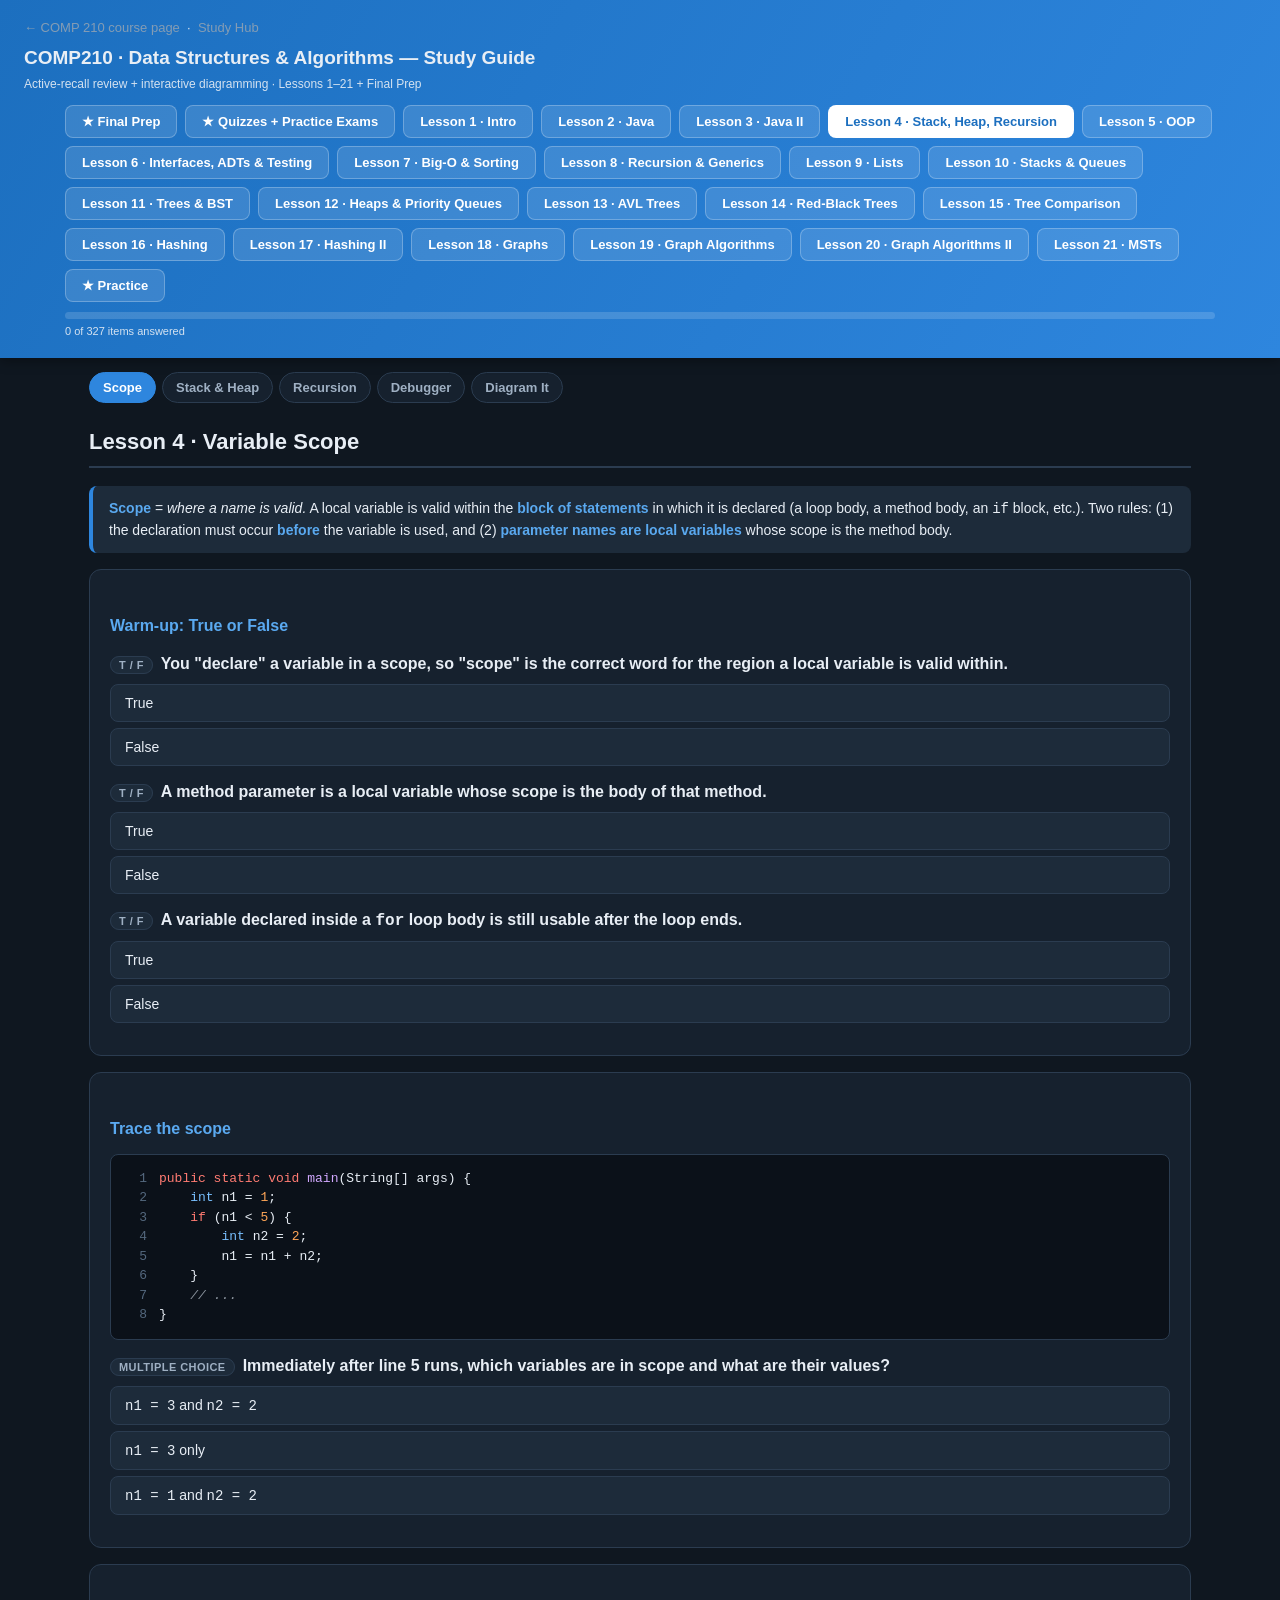
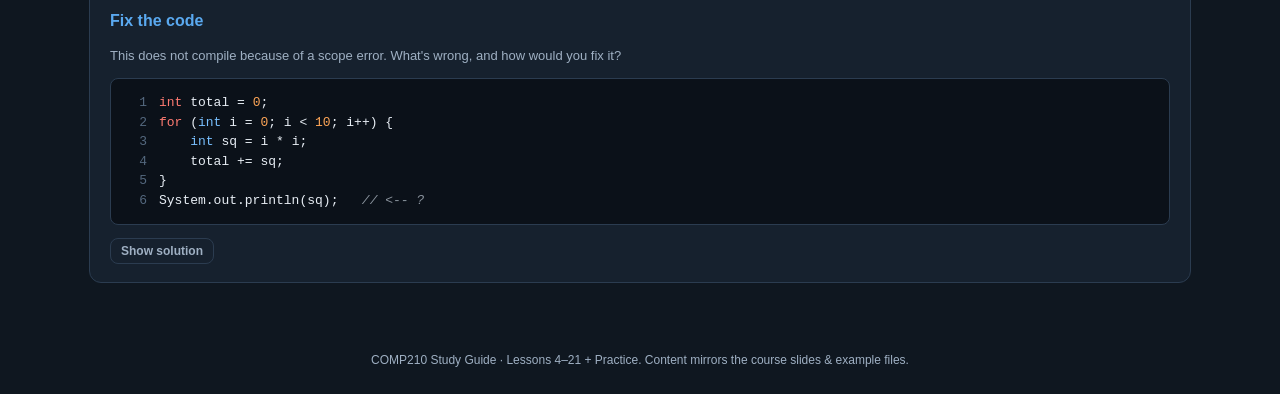
==== commit 34b42021: "Restructure into a multi-course University Study Hub (COMP210, 211, 301, STOR155)" ====
--- a/courses/COMP210/guide/index.html
+++ b/courses/COMP210/guide/index.html
@@ -8,19 +8,20 @@
   :root{
     --bg:#0f1720; --panel:#16212e; --panel2:#1d2b3a; --ink:#e8eef5; --muted:#9fb0c3;
     --line:#2b3c50; --green:#159957; --green-d:#0f7a44; --red:#c0392b; --amber:#d68910;
-    --blue:#2e86de; --accent:#3ddc84; --heap:#8e44ad; --stack:#2e86de;
+    --blue:#2e86de; --accent:#5aa9f0; --heap:#8e44ad; --stack:#2e86de;
+    --brand:#2e86de; --brand-d:#1c6fbf;
   }
   *{box-sizing:border-box}
   body{margin:0;font-family:-apple-system,BlinkMacSystemFont,"Segoe UI",Roboto,Helvetica,Arial,sans-serif;
     background:var(--bg);color:var(--ink);line-height:1.5}
-  header{background:linear-gradient(120deg,#0f7a44,#159957);padding:18px 24px;position:sticky;top:0;z-index:30;
+  header{background:linear-gradient(120deg,#1c6fbf,#2e86de);padding:18px 24px;position:sticky;top:0;z-index:30;
     box-shadow:0 2px 12px rgba(0,0,0,.4)}
   header h1{margin:0;font-size:19px}
   header p{margin:3px 0 0;font-size:12px;opacity:.9}
   .lesson-bar{display:flex;flex-wrap:wrap;gap:8px;max-width:1150px;margin:12px auto 0}
   .lesson-bar button{background:rgba(255,255,255,.12);color:#fff;border:1px solid rgba(255,255,255,.25);
     padding:8px 16px;border-radius:8px;cursor:pointer;font-size:13px;font-weight:700}
-  .lesson-bar button.active{background:#fff;color:var(--green-d)}
+  .lesson-bar button.active{background:#fff;color:var(--brand-d)}
   .lesson-bar button:disabled{opacity:.45;cursor:not-allowed}
   .progress-wrap{max-width:1150px;margin:10px auto 0;background:rgba(255,255,255,.15);border-radius:8px;height:7px;overflow:hidden}
   .progress-bar{height:100%;background:#fff;width:0;transition:width .3s}
@@ -28,7 +29,7 @@
   nav.topics{display:flex;flex-wrap:wrap;gap:6px;max-width:1150px;margin:14px auto 0;padding:0 24px}
   nav.topics button{background:var(--panel);color:var(--muted);border:1px solid var(--line);padding:7px 13px;
     border-radius:20px;cursor:pointer;font-size:13px;font-weight:600}
-  nav.topics button.active{background:var(--green);color:#fff;border-color:var(--green)}
+  nav.topics button.active{background:var(--brand);color:#fff;border-color:var(--brand)}
   main{max-width:1150px;margin:0 auto;padding:22px 24px}
   .lesson{display:none}
   .lesson.active{display:block}
@@ -38,7 +39,7 @@
   h2{font-size:22px;border-bottom:2px solid var(--line);padding-bottom:8px;margin-top:0}
   h3{color:var(--accent);font-size:16px;margin:26px 0 8px}
   .card{background:var(--panel);border:1px solid var(--line);border-radius:12px;padding:18px 20px;margin:16px 0}
-  .concept{background:var(--panel2);border-left:4px solid var(--green);border-radius:8px;padding:12px 16px;margin:12px 0;font-size:14px}
+  .concept{background:var(--panel2);border-left:4px solid var(--brand);border-radius:8px;padding:12px 16px;margin:12px 0;font-size:14px}
   .concept b{color:var(--accent)}
   code,pre{font-family:"SF Mono",Menlo,Consolas,monospace}
   pre{background:#0b1119;border:1px solid var(--line);border-radius:8px;padding:14px;overflow-x:auto;font-size:13px;
@@ -62,10 +63,10 @@
   input[type=text],textarea{width:100%;background:#0b1119;color:var(--ink);border:1px solid var(--line);
     border-radius:8px;padding:9px 12px;font-family:"SF Mono",Menlo,monospace;font-size:13px}
   textarea{min-height:120px;resize:vertical}
-  .btn{background:var(--green);color:#fff;border:none;border-radius:8px;padding:9px 16px;cursor:pointer;font-weight:600;font-size:13px}
-  .btn:hover{background:var(--green-d)}
+  .btn{background:var(--brand);color:#fff;border:none;border-radius:8px;padding:9px 16px;cursor:pointer;font-weight:600;font-size:13px}
+  .btn:hover{background:var(--brand-d)}
   .btn.ghost{background:transparent;border:1px solid var(--line);color:var(--muted)}
-  .btn.ghost:hover{border-color:var(--green);color:var(--ink)}
+  .btn.ghost:hover{border-color:var(--brand);color:var(--ink)}
   .btn.small{padding:5px 10px;font-size:12px}
   .reveal{display:none;margin-top:10px}
   .reveal.show{display:block}
